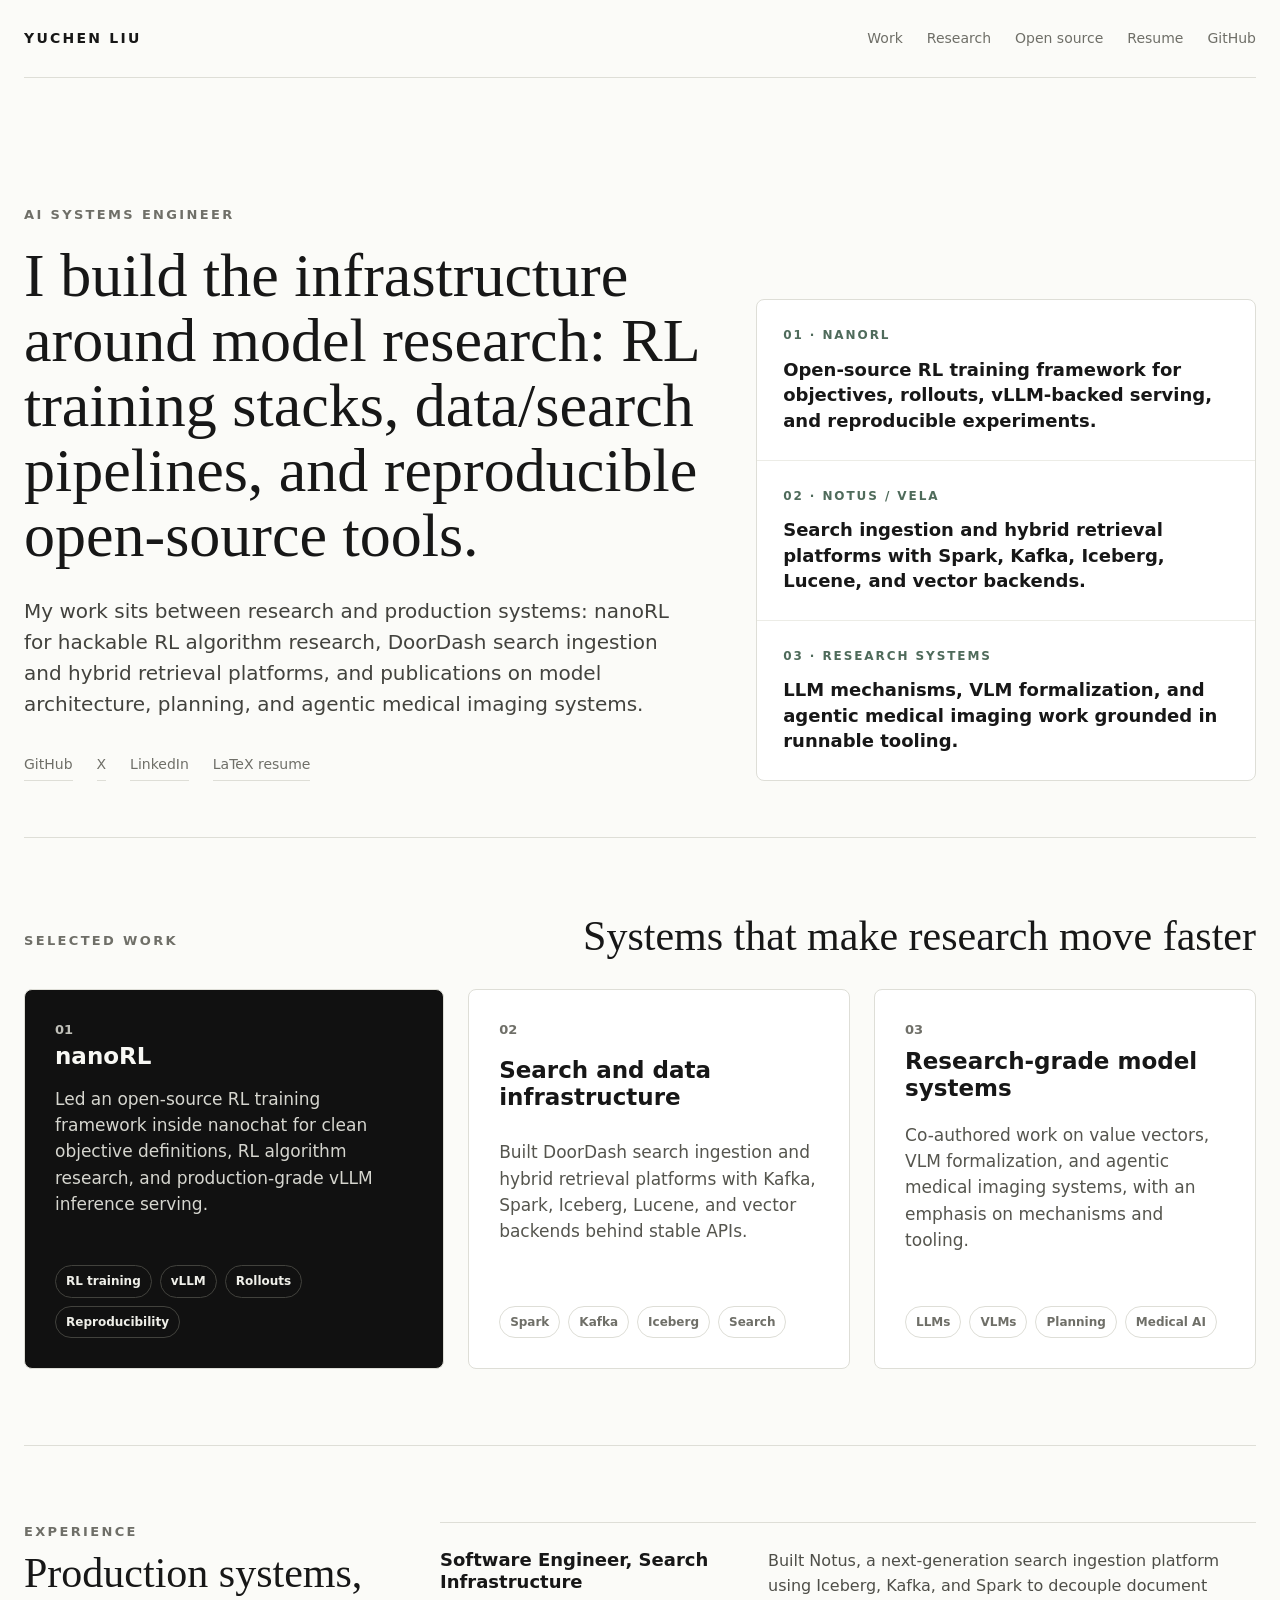
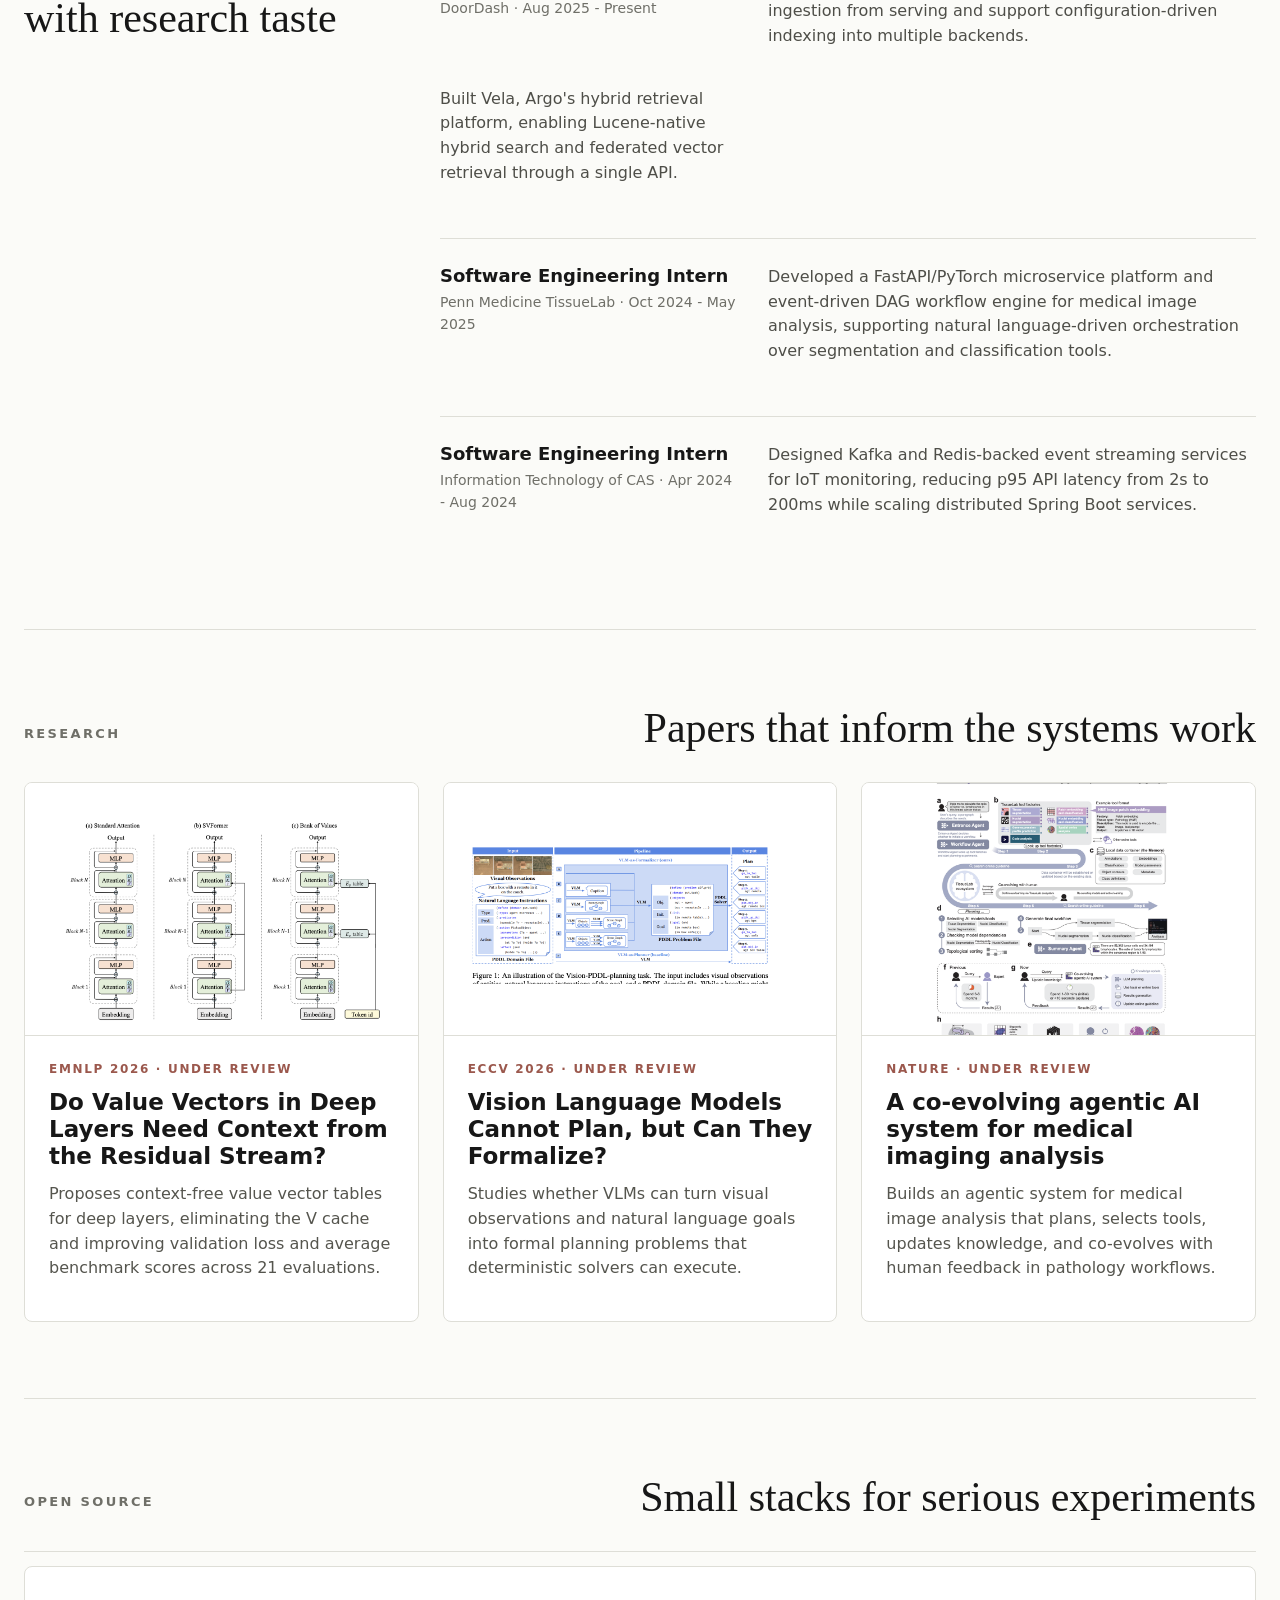
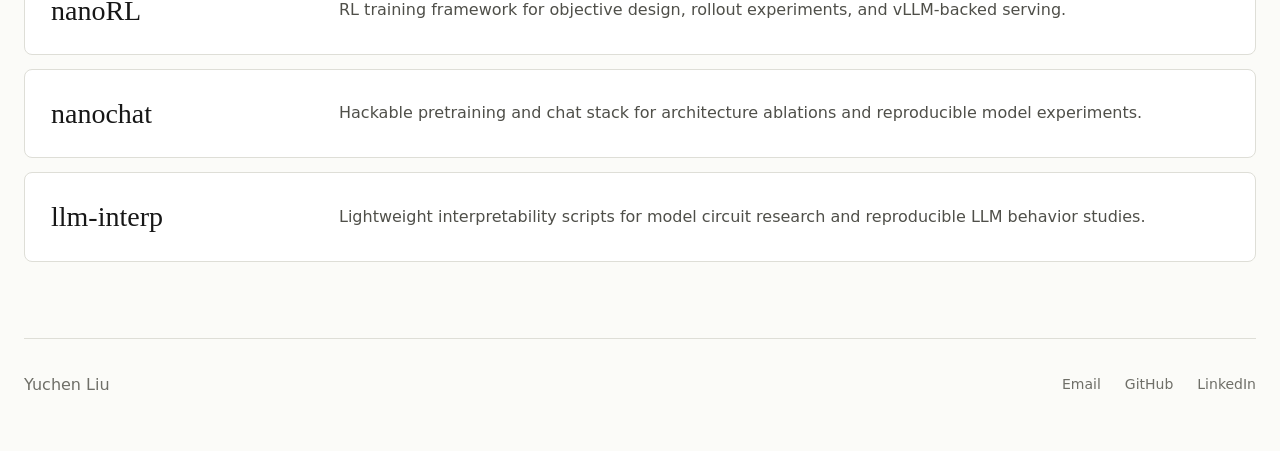
==== index.html @ b993c114 "Initial personal site and tailored resume" ====
<!doctype html>
<html lang="en">
  <head>
    <meta charset="utf-8">
    <meta name="viewport" content="width=device-width, initial-scale=1">
    <title>Yuchen Liu</title>
    <meta
      name="description"
      content="Yuchen Liu builds RL training infrastructure, data/search systems, and research-grade open-source tools."
    >
    <link rel="stylesheet" href="styles.css">
  </head>
  <body>
    <header class="site-header">
      <a class="wordmark" href="#top" aria-label="Yuchen Liu home">Yuchen Liu</a>
      <nav class="top-nav" aria-label="Primary navigation">
        <a href="#work">Work</a>
        <a href="#research">Research</a>
        <a href="#open-source">Open source</a>
        <a href="resume/yuchen-liu-resume.pdf">Resume</a>
        <a href="https://github.com/Upcccccc">GitHub</a>
      </nav>
    </header>

    <main id="top">
      <section class="hero" aria-labelledby="hero-title">
        <div class="hero-copy">
          <p class="eyebrow">AI systems engineer</p>
          <h1 id="hero-title">
            I build the infrastructure around model research: RL training stacks,
            data/search pipelines, and reproducible open-source tools.
          </h1>
          <p class="hero-text">
            My work sits between research and production systems: nanoRL for
            hackable RL algorithm research, DoorDash search ingestion and hybrid
            retrieval platforms, and publications on model architecture, planning,
            and agentic medical imaging systems.
          </p>
          <div class="hero-links" aria-label="Profile links">
            <a href="https://github.com/Upcccccc">GitHub</a>
            <a href="https://x.com/YuchenL52766559">X</a>
            <a href="https://www.linkedin.com/in/liuyuche/">LinkedIn</a>
            <a href="resume/yuchen-liu-resume.tex">LaTeX resume</a>
          </div>
        </div>

        <div class="fit-panel" aria-label="Selected alignment">
          <div class="fit-row">
            <span class="fit-kicker">01 · nanoRL</span>
            <strong>Open-source RL training framework for objectives, rollouts, vLLM-backed serving, and reproducible experiments.</strong>
          </div>
          <div class="fit-row">
            <span class="fit-kicker">02 · Notus / Vela</span>
            <strong>Search ingestion and hybrid retrieval platforms with Spark, Kafka, Iceberg, Lucene, and vector backends.</strong>
          </div>
          <div class="fit-row">
            <span class="fit-kicker">03 · Research systems</span>
            <strong>LLM mechanisms, VLM formalization, and agentic medical imaging work grounded in runnable tooling.</strong>
          </div>
        </div>
      </section>

      <section class="section" id="work" aria-labelledby="work-title">
        <div class="section-heading">
          <p class="eyebrow">Selected work</p>
          <h2 id="work-title">Systems that make research move faster</h2>
        </div>

        <div class="feature-grid">
          <a class="feature-card primary" href="https://github.com/RiddleHe/nanochat">
            <span class="card-index">01</span>
            <h3>nanoRL</h3>
            <p>
              Led an open-source RL training framework inside nanochat for clean
              objective definitions, RL algorithm research, and production-grade
              vLLM inference serving.
            </p>
            <ul class="tag-list" aria-label="nanoRL keywords">
              <li>RL training</li>
              <li>vLLM</li>
              <li>Rollouts</li>
              <li>Reproducibility</li>
            </ul>
          </a>

          <a class="feature-card" href="#experience">
            <span class="card-index">02</span>
            <h3>Search and data infrastructure</h3>
            <p>
              Built DoorDash search ingestion and hybrid retrieval platforms with
              Kafka, Spark, Iceberg, Lucene, and vector backends behind stable APIs.
            </p>
            <ul class="tag-list" aria-label="Data infrastructure keywords">
              <li>Spark</li>
              <li>Kafka</li>
              <li>Iceberg</li>
              <li>Search</li>
            </ul>
          </a>

          <a class="feature-card" href="#research">
            <span class="card-index">03</span>
            <h3>Research-grade model systems</h3>
            <p>
              Co-authored work on value vectors, VLM formalization, and agentic
              medical imaging systems, with an emphasis on mechanisms and tooling.
            </p>
            <ul class="tag-list" aria-label="Research keywords">
              <li>LLMs</li>
              <li>VLMs</li>
              <li>Planning</li>
              <li>Medical AI</li>
            </ul>
          </a>
        </div>
      </section>

      <section class="section split-section" id="experience" aria-labelledby="experience-title">
        <div class="section-heading sticky-heading">
          <p class="eyebrow">Experience</p>
          <h2 id="experience-title">Production systems, with research taste</h2>
        </div>

        <div class="timeline">
          <article class="timeline-item">
            <div>
              <h3>Software Engineer, Search Infrastructure</h3>
              <p>DoorDash · Aug 2025 - Present</p>
            </div>
            <p>
              Built Notus, a next-generation search ingestion platform using
              Iceberg, Kafka, and Spark to decouple document ingestion from
              serving and support configuration-driven indexing into multiple
              backends.
            </p>
            <p>
              Built Vela, Argo's hybrid retrieval platform, enabling Lucene-native
              hybrid search and federated vector retrieval through a single API.
            </p>
          </article>

          <article class="timeline-item">
            <div>
              <h3>Software Engineering Intern</h3>
              <p>Penn Medicine TissueLab · Oct 2024 - May 2025</p>
            </div>
            <p>
              Developed a FastAPI/PyTorch microservice platform and event-driven
              DAG workflow engine for medical image analysis, supporting natural
              language-driven orchestration over segmentation and classification
              tools.
            </p>
          </article>

          <article class="timeline-item">
            <div>
              <h3>Software Engineering Intern</h3>
              <p>Information Technology of CAS · Apr 2024 - Aug 2024</p>
            </div>
            <p>
              Designed Kafka and Redis-backed event streaming services for IoT
              monitoring, reducing p95 API latency from 2s to 200ms while scaling
              distributed Spring Boot services.
            </p>
          </article>
        </div>
      </section>

      <section class="section" id="research" aria-labelledby="research-title">
        <div class="section-heading">
          <p class="eyebrow">Research</p>
          <h2 id="research-title">Papers that inform the systems work</h2>
        </div>

        <div class="paper-grid">
          <a class="paper-card" href="https://arxiv.org/abs/2606.02780">
            <img src="assets/images/bank-of-values.png" alt="Bank of Values architecture figure">
            <div class="paper-body">
              <p class="paper-meta">EMNLP 2026 · Under review</p>
              <h3>Do Value Vectors in Deep Layers Need Context from the Residual Stream?</h3>
              <p>
                Proposes context-free value vector tables for deep layers,
                eliminating the V cache and improving validation loss and average
                benchmark scores across 21 evaluations.
              </p>
            </div>
          </a>

          <a class="paper-card" href="https://arxiv.org/abs/2509.21576">
            <img src="assets/images/vlm-formalize.png" alt="Vision-PDDL planning task pipeline">
            <div class="paper-body">
              <p class="paper-meta">ECCV 2026 · Under review</p>
              <h3>Vision Language Models Cannot Plan, but Can They Formalize?</h3>
              <p>
                Studies whether VLMs can turn visual observations and natural
                language goals into formal planning problems that deterministic
                solvers can execute.
              </p>
            </div>
          </a>

          <a class="paper-card" href="https://arxiv.org/abs/2509.20279">
            <img src="assets/images/tissuelab-agentic.png" alt="Agentic medical imaging workflow diagram">
            <div class="paper-body">
              <p class="paper-meta">Nature · Under review</p>
              <h3>A co-evolving agentic AI system for medical imaging analysis</h3>
              <p>
                Builds an agentic system for medical image analysis that plans,
                selects tools, updates knowledge, and co-evolves with human
                feedback in pathology workflows.
              </p>
            </div>
          </a>
        </div>
      </section>

      <section class="section" id="open-source" aria-labelledby="oss-title">
        <div class="section-heading">
          <p class="eyebrow">Open source</p>
          <h2 id="oss-title">Small stacks for serious experiments</h2>
        </div>

        <div class="repo-list">
          <a class="repo-row" href="https://github.com/RiddleHe/nanochat">
            <span>nanoRL</span>
            <p>RL training framework for objective design, rollout experiments, and vLLM-backed serving.</p>
          </a>
          <a class="repo-row" href="https://github.com/RiddleHe/nanochat">
            <span>nanochat</span>
            <p>Hackable pretraining and chat stack for architecture ablations and reproducible model experiments.</p>
          </a>
          <a class="repo-row" href="https://github.com/RiddleHe/llm-interp">
            <span>llm-interp</span>
            <p>Lightweight interpretability scripts for model circuit research and reproducible LLM behavior studies.</p>
          </a>
        </div>
      </section>
    </main>

    <footer class="site-footer">
      <p>Yuchen Liu</p>
      <div>
        <a href="mailto:yql6113@gmail.com">Email</a>
        <a href="https://github.com/Upcccccc">GitHub</a>
        <a href="https://www.linkedin.com/in/liuyuche/">LinkedIn</a>
      </div>
    </footer>

    <script src="script.js"></script>
  </body>
</html>
---- styles.css ----
:root {
  color-scheme: light;
  --bg: #fbfbf8;
  --panel: #ffffff;
  --ink: #171717;
  --muted: #6f6f68;
  --line: #deded7;
  --soft-line: #ecece6;
  --blue: #305f7a;
  --green: #4f6b5b;
  --red: #9b584d;
  --shadow: 0 18px 38px rgba(20, 20, 20, 0.08);
}

* {
  box-sizing: border-box;
}

html {
  scroll-behavior: smooth;
}

body {
  margin: 0;
  background: var(--bg);
  color: var(--ink);
  font-family: Inter, ui-sans-serif, system-ui, -apple-system, BlinkMacSystemFont, "Segoe UI", sans-serif;
  font-size: 16px;
  line-height: 1.55;
  letter-spacing: 0;
}

a {
  color: inherit;
  text-decoration: none;
}

img {
  display: block;
  max-width: 100%;
}

.site-header,
.site-footer,
main {
  width: min(1480px, calc(100% - 48px));
  margin: 0 auto;
}

.site-header {
  position: sticky;
  top: 0;
  z-index: 20;
  display: flex;
  align-items: center;
  justify-content: space-between;
  min-height: 78px;
  border-bottom: 1px solid var(--line);
  background: rgba(251, 251, 248, 0.92);
  backdrop-filter: blur(12px);
}

.wordmark {
  font-size: 14px;
  font-weight: 800;
  letter-spacing: 0.16em;
  text-transform: uppercase;
}

.top-nav,
.hero-links,
.site-footer div {
  display: flex;
  align-items: center;
  gap: 24px;
}

.top-nav a,
.hero-links a,
.site-footer a {
  color: var(--muted);
  font-size: 14px;
  transition: color 180ms ease, transform 180ms ease;
}

.top-nav a:hover,
.hero-links a:hover,
.site-footer a:hover {
  color: var(--ink);
  transform: translateY(-1px);
}

.hero {
  display: grid;
  grid-template-columns: minmax(0, 1.15fr) minmax(360px, 0.85fr);
  gap: 56px;
  align-items: end;
  min-height: min(760px, calc(100vh - 78px));
  padding: 66px 0 56px;
  border-bottom: 1px solid var(--line);
}

.eyebrow {
  margin: 0 0 18px;
  color: var(--muted);
  font-size: 13px;
  font-weight: 700;
  letter-spacing: 0.18em;
  text-transform: uppercase;
}

h1,
h2,
h3,
p {
  margin-top: 0;
}

h1,
h2 {
  font-family: Georgia, "Times New Roman", serif;
  font-weight: 500;
  letter-spacing: 0;
}

h1 {
  max-width: 980px;
  margin-bottom: 28px;
  font-size: 62px;
  line-height: 1.05;
}

h2 {
  margin-bottom: 0;
  font-size: 42px;
  line-height: 1.08;
}

h3 {
  margin-bottom: 12px;
  font-size: 23px;
  line-height: 1.18;
  letter-spacing: 0;
}

.hero-text {
  max-width: 830px;
  margin-bottom: 34px;
  color: #42423d;
  font-size: 20px;
  line-height: 1.55;
}

.hero-links {
  flex-wrap: wrap;
}

.hero-links a {
  padding-bottom: 4px;
  border-bottom: 1px solid var(--line);
}

.fit-panel {
  display: grid;
  gap: 0;
  border: 1px solid var(--line);
  border-radius: 8px;
  background: var(--panel);
  overflow: hidden;
}

.fit-row {
  padding: 26px;
  border-bottom: 1px solid var(--soft-line);
  transition: background 180ms ease, transform 180ms ease;
}

.fit-row:last-child {
  border-bottom: 0;
}

.fit-row:hover {
  background: #f4f6f3;
  transform: translateY(-2px);
}

.fit-kicker {
  display: block;
  margin-bottom: 12px;
  color: var(--green);
  font-size: 12px;
  font-weight: 800;
  letter-spacing: 0.16em;
  text-transform: uppercase;
}

.fit-row strong {
  display: block;
  max-width: 520px;
  font-size: 18px;
  line-height: 1.42;
}

.section {
  padding: 76px 0;
  border-bottom: 1px solid var(--line);
}

.section-heading {
  display: flex;
  align-items: end;
  justify-content: space-between;
  gap: 32px;
  margin-bottom: 30px;
}

.section-heading .eyebrow {
  min-width: 170px;
  margin-bottom: 8px;
}

.feature-grid {
  display: grid;
  grid-template-columns: 1.1fr 1fr 1fr;
  gap: 24px;
}

.feature-card,
.paper-card,
.repo-row {
  border: 1px solid var(--line);
  border-radius: 8px;
  background: var(--panel);
  transition: transform 190ms ease, box-shadow 190ms ease, border-color 190ms ease;
}

.feature-card:hover,
.paper-card:hover,
.repo-row:hover {
  border-color: #c7c7bf;
  box-shadow: var(--shadow);
  transform: perspective(900px) rotateX(var(--tilt-x, 0deg)) rotateY(var(--tilt-y, 0deg)) translateY(-7px);
}

.feature-card {
  min-height: 380px;
  display: flex;
  flex-direction: column;
  justify-content: space-between;
  padding: 30px;
}

.feature-card.primary {
  background: #111111;
  color: #f8f8f4;
}

.feature-card p {
  color: #55554e;
  font-size: 17px;
}

.feature-card.primary p {
  color: #d6d6cf;
}

.card-index {
  color: var(--muted);
  font-size: 13px;
  font-weight: 700;
}

.feature-card.primary .card-index {
  color: #bfbfb8;
}

.tag-list {
  display: flex;
  flex-wrap: wrap;
  gap: 8px;
  padding: 0;
  margin: 28px 0 0;
  list-style: none;
}

.tag-list li {
  border: 1px solid var(--line);
  border-radius: 999px;
  padding: 6px 10px;
  color: var(--muted);
  font-size: 12px;
  font-weight: 700;
}

.primary .tag-list li {
  border-color: #42423d;
  color: #efefe9;
}

.split-section {
  display: grid;
  grid-template-columns: 360px minmax(0, 1fr);
  gap: 56px;
  align-items: start;
}

.split-section .section-heading {
  display: block;
  margin-bottom: 0;
}

.sticky-heading {
  position: sticky;
  top: 112px;
}

.timeline {
  display: grid;
  gap: 16px;
}

.timeline-item {
  display: grid;
  grid-template-columns: 300px minmax(0, 1fr);
  gap: 28px;
  padding: 26px 0;
  border-top: 1px solid var(--line);
}

.timeline-item h3 {
  margin-bottom: 6px;
  font-size: 18px;
}

.timeline-item p {
  margin-bottom: 10px;
  color: #4e4e48;
}

.timeline-item div p {
  color: var(--muted);
  font-size: 14px;
}

.paper-grid {
  display: grid;
  grid-template-columns: repeat(3, minmax(0, 1fr));
  gap: 24px;
}

.paper-card {
  overflow: hidden;
}

.paper-card img {
  width: 100%;
  aspect-ratio: 1.55;
  object-fit: cover;
  background: #fff;
  border-bottom: 1px solid var(--line);
}

.paper-body {
  padding: 24px;
}

.paper-meta {
  margin-bottom: 10px;
  color: var(--red);
  font-size: 12px;
  font-weight: 800;
  letter-spacing: 0.14em;
  text-transform: uppercase;
}

.paper-body p:last-child {
  color: #55554e;
}

.repo-list {
  border-top: 1px solid var(--line);
}

.repo-row {
  display: grid;
  grid-template-columns: 260px minmax(0, 1fr);
  gap: 28px;
  align-items: center;
  margin-top: 14px;
  padding: 22px 26px;
}

.repo-row span {
  font-family: Georgia, "Times New Roman", serif;
  font-size: 28px;
}

.repo-row p {
  margin-bottom: 0;
  color: #4f4f49;
}

.site-footer {
  display: flex;
  justify-content: space-between;
  gap: 28px;
  padding: 34px 0 54px;
}

.site-footer p {
  margin-bottom: 0;
  color: var(--muted);
}

@media (max-width: 1080px) {
  .hero,
  .split-section {
    grid-template-columns: 1fr;
  }

  .hero {
    min-height: auto;
  }

  h1 {
    font-size: 48px;
  }

  .feature-grid,
  .paper-grid {
    grid-template-columns: 1fr;
  }

  .feature-card {
    min-height: 300px;
  }

  .sticky-heading {
    position: static;
  }
}

@media (max-width: 760px) {
  .site-header,
  .site-footer,
  main {
    width: min(100% - 28px, 1480px);
  }

  .site-header {
    align-items: flex-start;
    flex-direction: column;
    justify-content: center;
    gap: 14px;
    min-height: 116px;
  }

  .top-nav,
  .hero-links,
  .site-footer div {
    gap: 14px;
    flex-wrap: wrap;
  }

  .top-nav a {
    font-size: 13px;
  }

  .hero {
    padding: 38px 0 38px;
  }

  h1 {
    font-size: 33px;
  }

  h2 {
    font-size: 31px;
  }

  .hero-text {
    font-size: 16px;
  }

  .section {
    padding: 50px 0;
  }

  .section-heading {
    display: block;
  }

  .timeline-item,
  .repo-row {
    grid-template-columns: 1fr;
    gap: 10px;
  }

  .fit-row,
  .feature-card,
  .paper-body,
  .repo-row {
    padding: 20px;
  }

  .site-footer {
    flex-direction: column;
  }
}
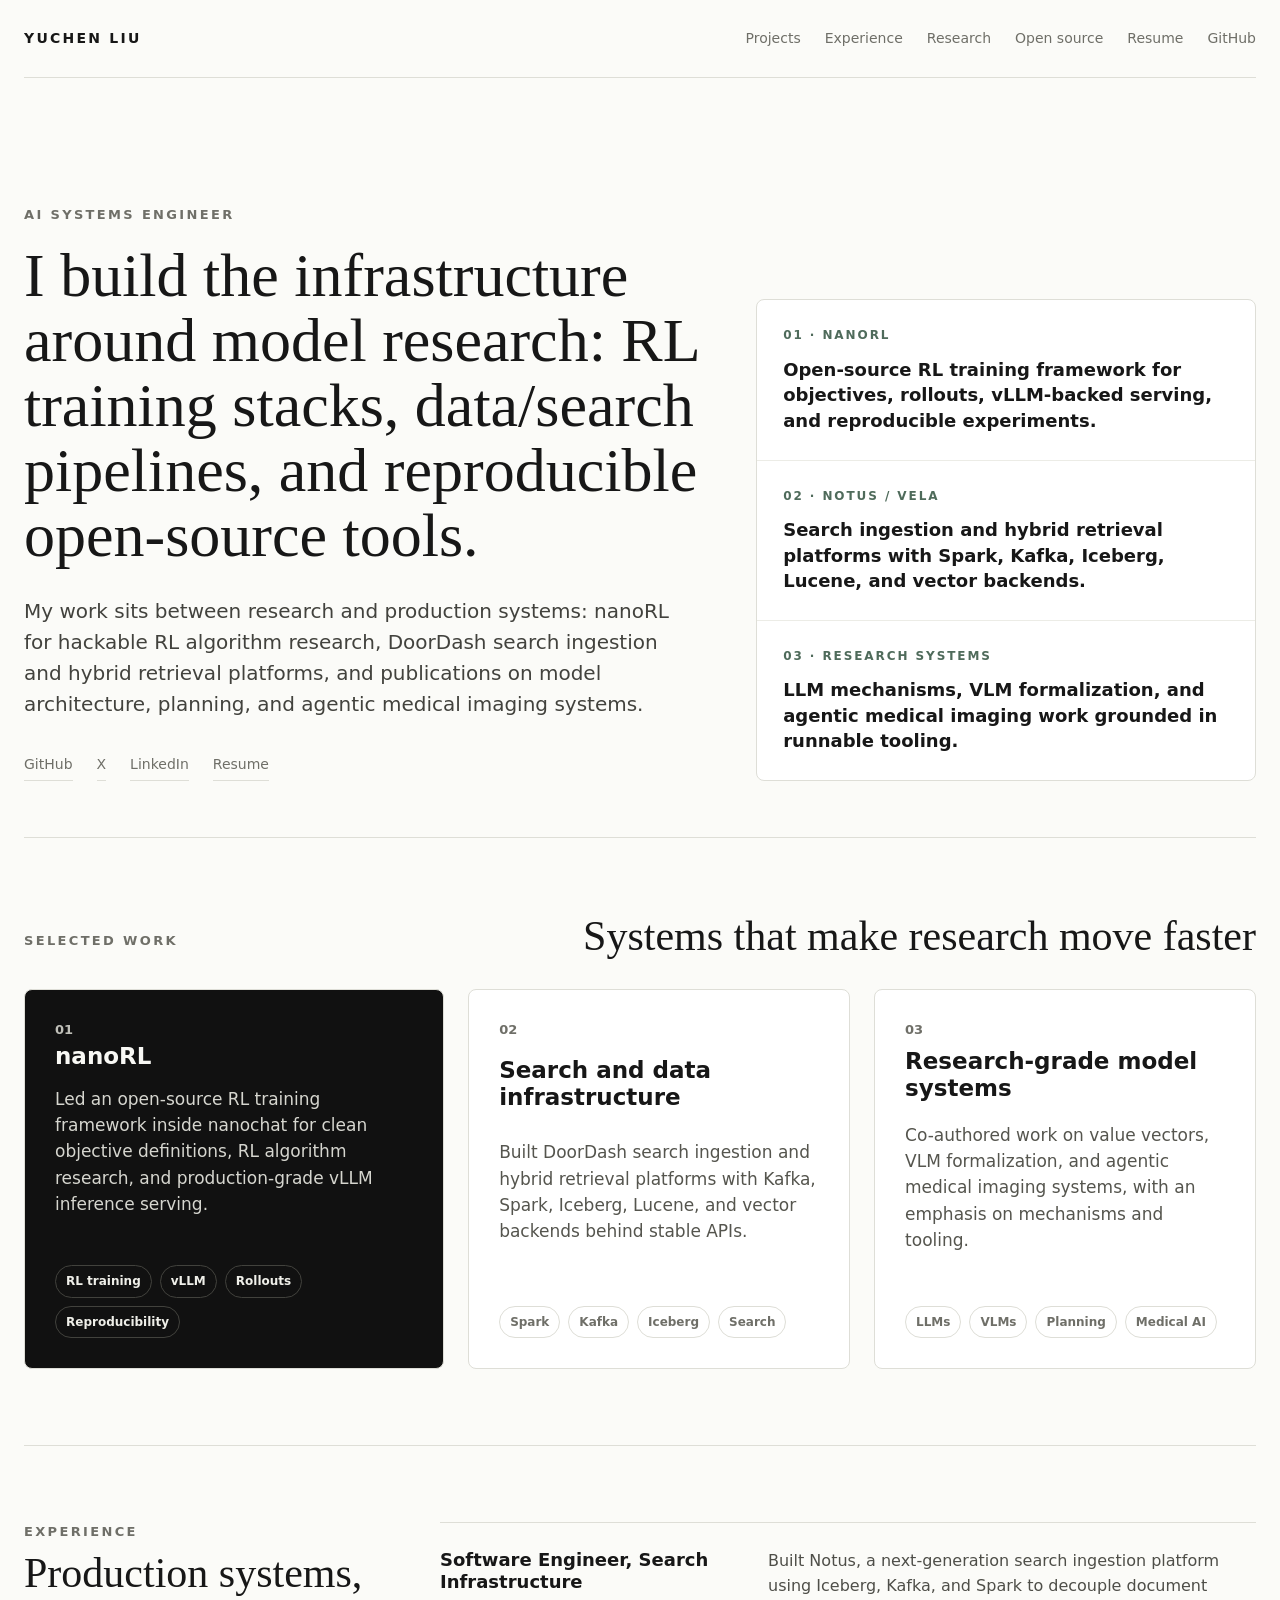
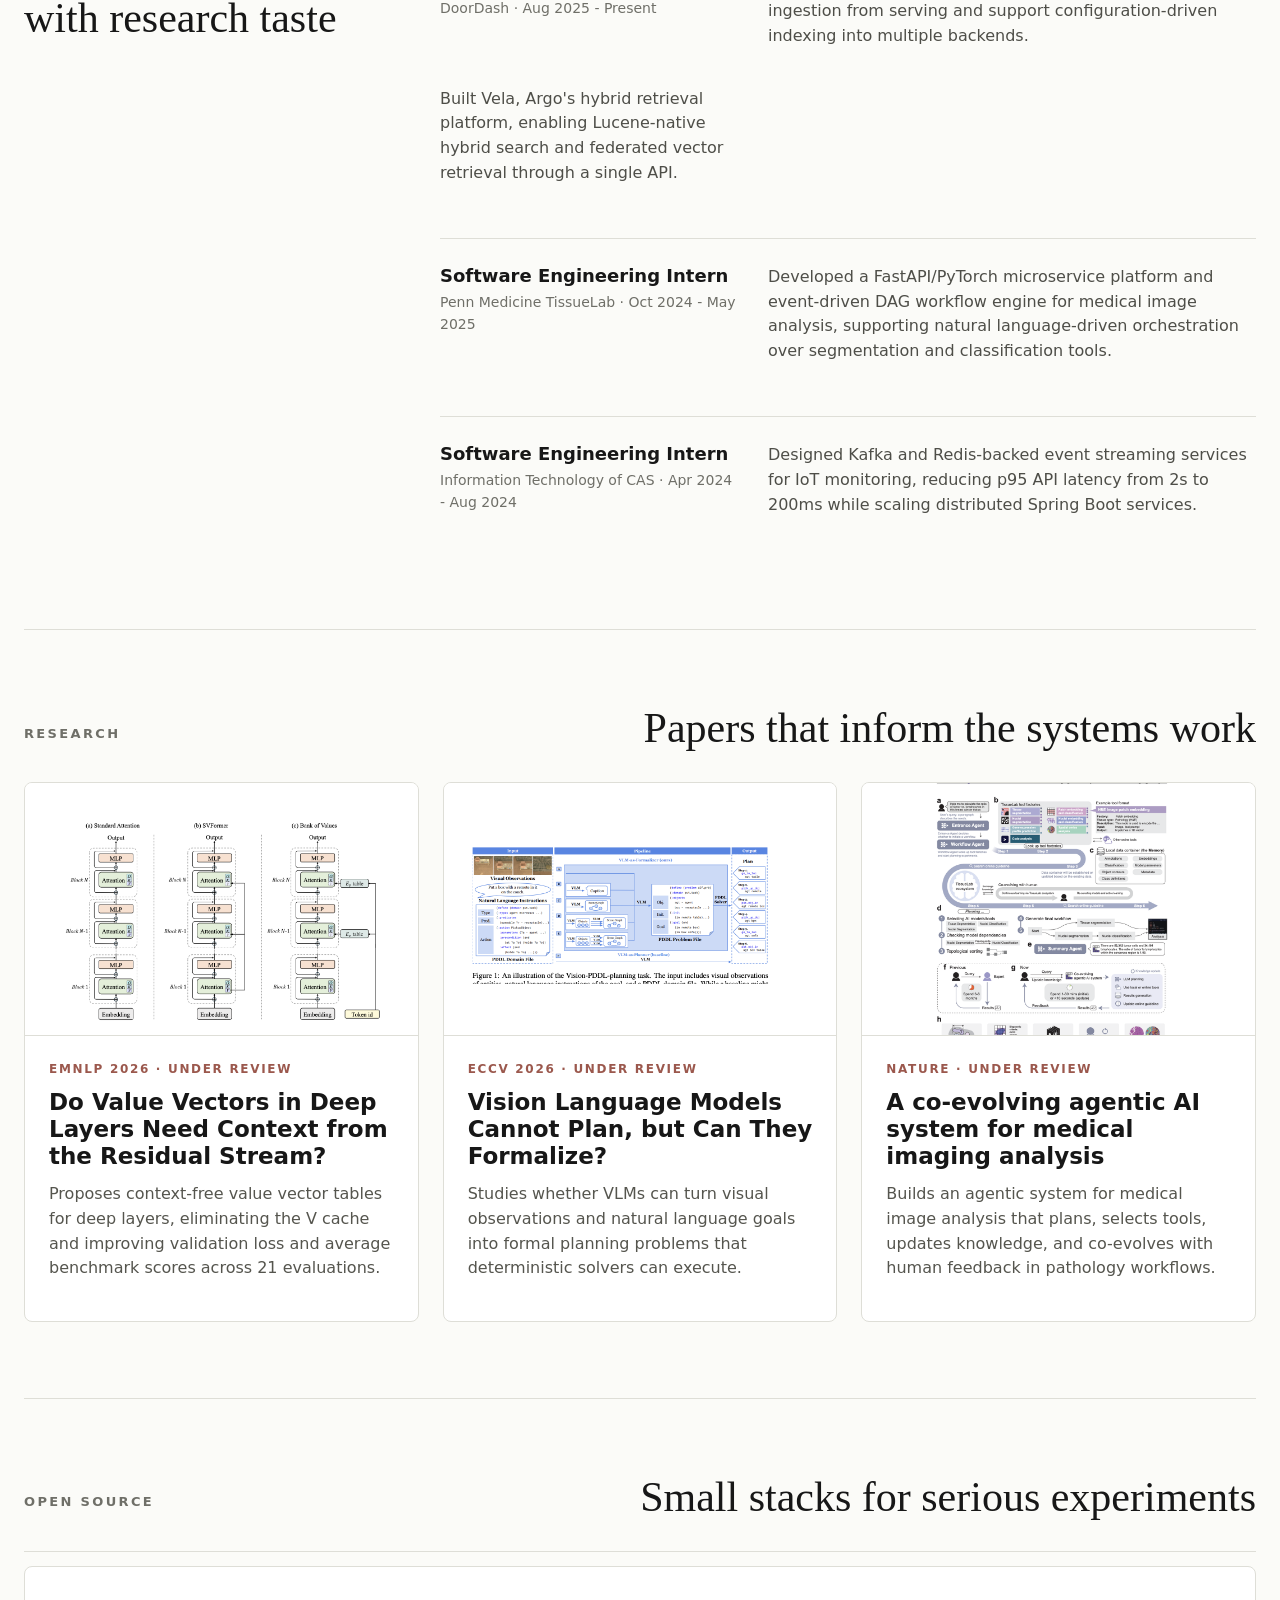
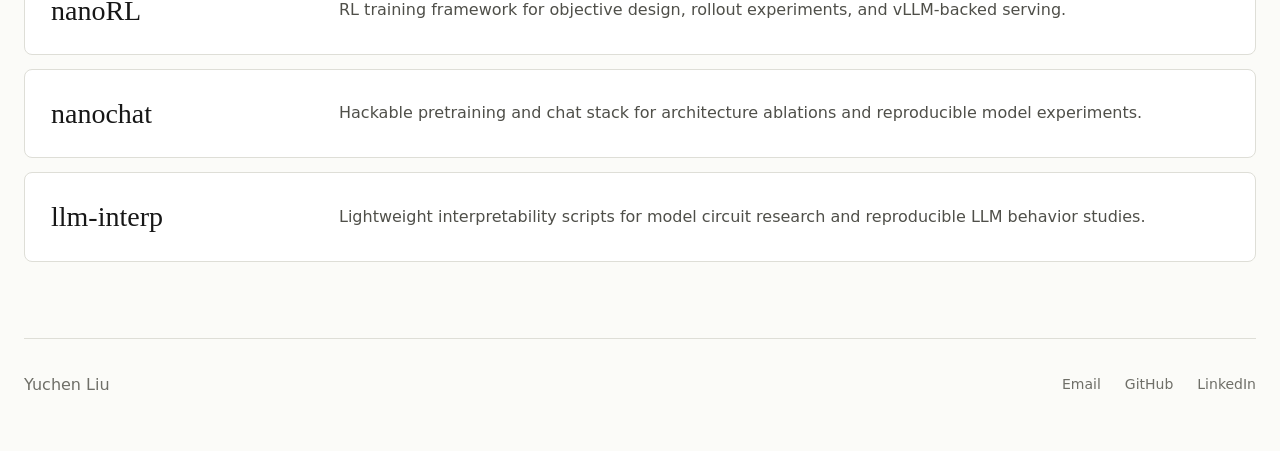
==== commit ef791357: "Polish resume and navigation" ====
--- a/index.html
+++ b/index.html
@@ -14,7 +14,8 @@
     <header class="site-header">
       <a class="wordmark" href="#top" aria-label="Yuchen Liu home">Yuchen Liu</a>
       <nav class="top-nav" aria-label="Primary navigation">
-        <a href="#work">Work</a>
+        <a href="#work">Projects</a>
+        <a href="#experience">Experience</a>
         <a href="#research">Research</a>
         <a href="#open-source">Open source</a>
         <a href="resume/yuchen-liu-resume.pdf">Resume</a>
@@ -40,7 +41,7 @@
             <a href="https://github.com/Upcccccc">GitHub</a>
             <a href="https://x.com/YuchenL52766559">X</a>
             <a href="https://www.linkedin.com/in/liuyuche/">LinkedIn</a>
-            <a href="resume/yuchen-liu-resume.tex">LaTeX resume</a>
+            <a href="resume/yuchen-liu-resume.pdf">Resume</a>
           </div>
         </div>
 
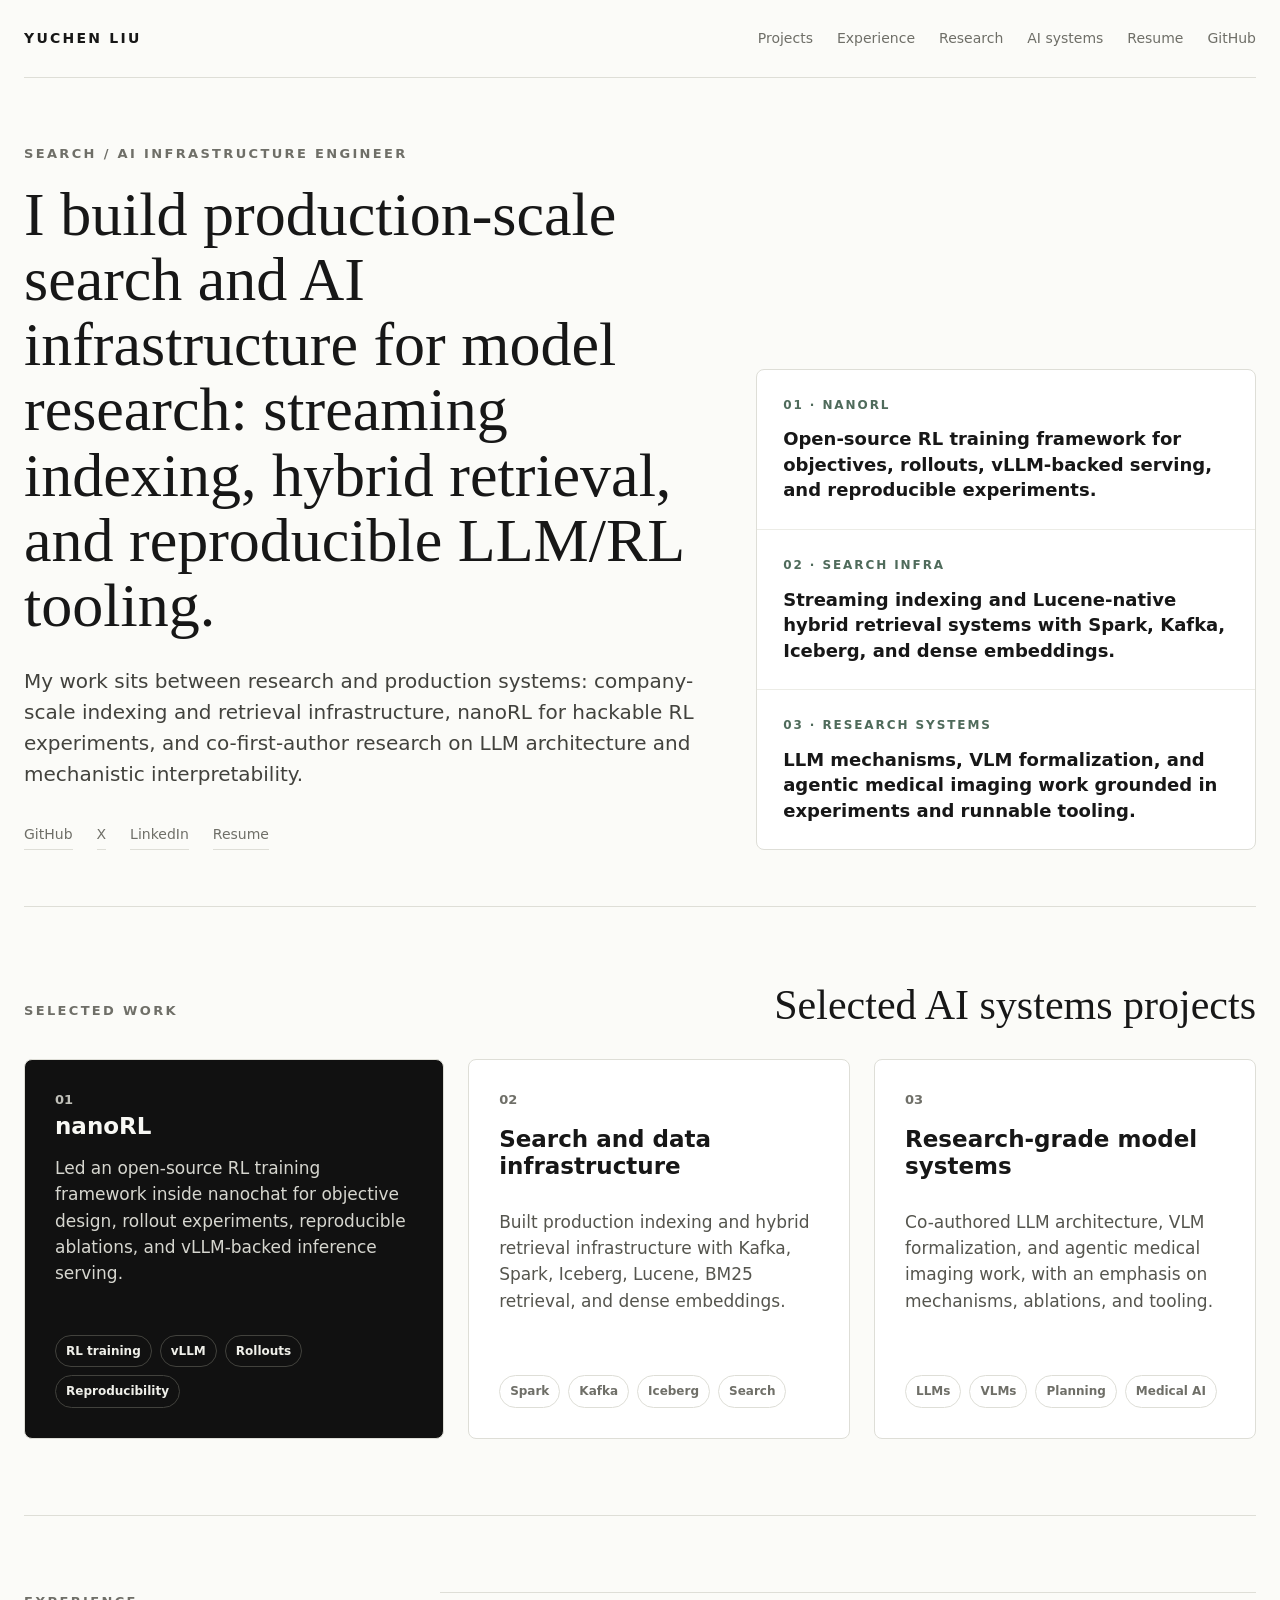
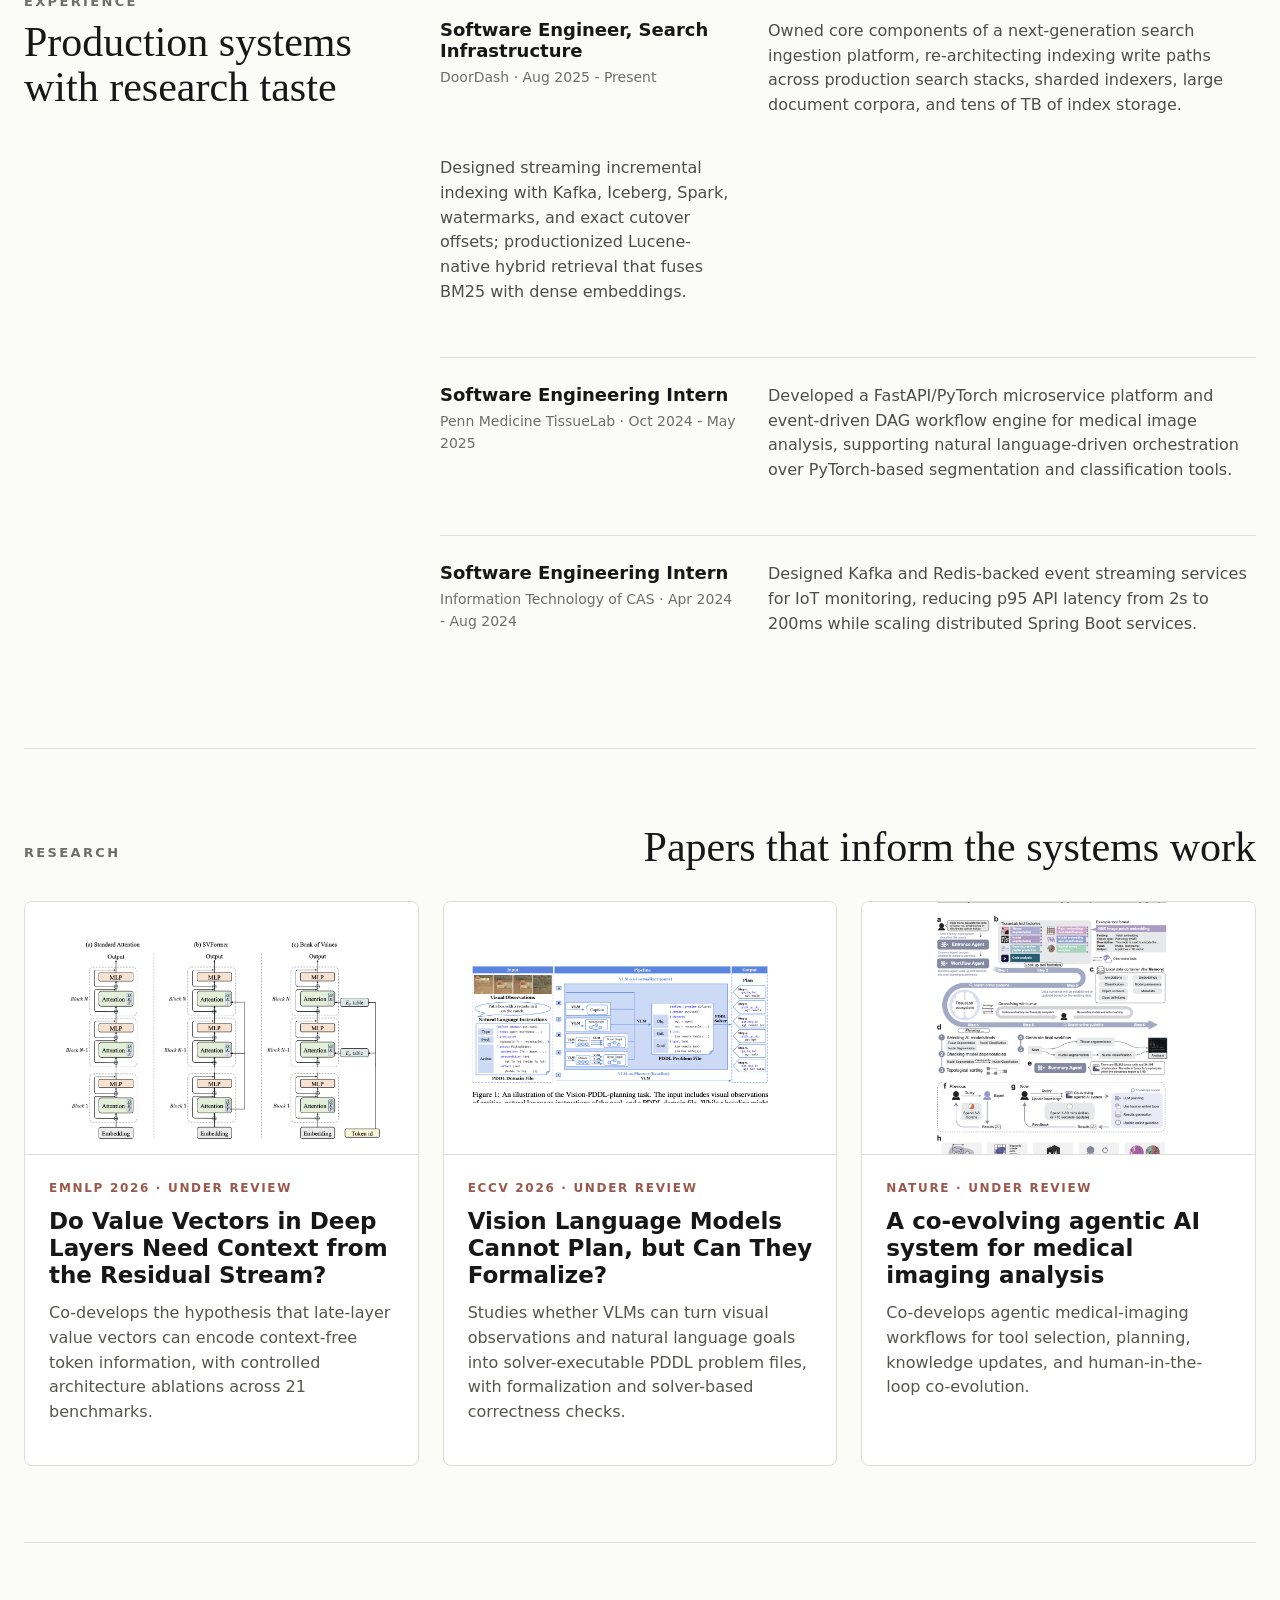
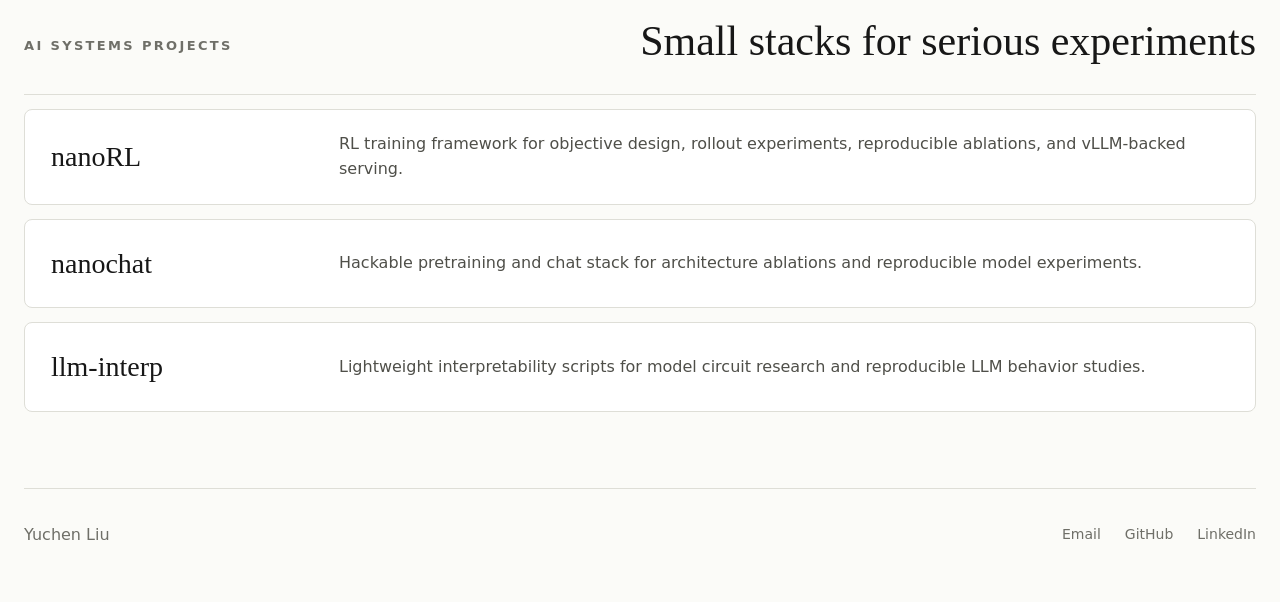
==== commit b8802171: "Reposition resume for research engineer roles" ====
--- a/index.html
+++ b/index.html
@@ -6,7 +6,7 @@
     <title>Yuchen Liu</title>
     <meta
       name="description"
-      content="Yuchen Liu builds RL training infrastructure, data/search systems, and research-grade open-source tools."
+      content="Yuchen Liu builds production-scale search and AI infrastructure, hybrid retrieval systems, and research-grade LLM tooling."
     >
     <link rel="stylesheet" href="styles.css">
   </head>
@@ -17,8 +17,8 @@
         <a href="#work">Projects</a>
         <a href="#experience">Experience</a>
         <a href="#research">Research</a>
-        <a href="#open-source">Open source</a>
-        <a href="resume/yuchen-liu-resume.pdf">Resume</a>
+        <a href="#open-source">AI systems</a>
+        <a href="resume/">Resume</a>
         <a href="https://github.com/Upcccccc">GitHub</a>
       </nav>
     </header>
@@ -26,22 +26,23 @@
     <main id="top">
       <section class="hero" aria-labelledby="hero-title">
         <div class="hero-copy">
-          <p class="eyebrow">AI systems engineer</p>
+          <p class="eyebrow">Search / AI infrastructure engineer</p>
           <h1 id="hero-title">
-            I build the infrastructure around model research: RL training stacks,
-            data/search pipelines, and reproducible open-source tools.
+            I build production-scale search and AI infrastructure for model
+            research: streaming indexing, hybrid retrieval, and reproducible
+            LLM/RL tooling.
           </h1>
           <p class="hero-text">
-            My work sits between research and production systems: nanoRL for
-            hackable RL algorithm research, DoorDash search ingestion and hybrid
-            retrieval platforms, and publications on model architecture, planning,
-            and agentic medical imaging systems.
+            My work sits between research and production systems: company-scale
+            indexing and retrieval infrastructure, nanoRL for hackable RL
+            experiments, and co-first-author research on LLM architecture and
+            mechanistic interpretability.
           </p>
           <div class="hero-links" aria-label="Profile links">
             <a href="https://github.com/Upcccccc">GitHub</a>
             <a href="https://x.com/YuchenL52766559">X</a>
             <a href="https://www.linkedin.com/in/liuyuche/">LinkedIn</a>
-            <a href="resume/yuchen-liu-resume.pdf">Resume</a>
+            <a href="resume/">Resume</a>
           </div>
         </div>
 
@@ -51,12 +52,12 @@
             <strong>Open-source RL training framework for objectives, rollouts, vLLM-backed serving, and reproducible experiments.</strong>
           </div>
           <div class="fit-row">
-            <span class="fit-kicker">02 · Notus / Vela</span>
-            <strong>Search ingestion and hybrid retrieval platforms with Spark, Kafka, Iceberg, Lucene, and vector backends.</strong>
+            <span class="fit-kicker">02 · Search infra</span>
+            <strong>Streaming indexing and Lucene-native hybrid retrieval systems with Spark, Kafka, Iceberg, and dense embeddings.</strong>
           </div>
           <div class="fit-row">
             <span class="fit-kicker">03 · Research systems</span>
-            <strong>LLM mechanisms, VLM formalization, and agentic medical imaging work grounded in runnable tooling.</strong>
+            <strong>LLM mechanisms, VLM formalization, and agentic medical imaging work grounded in experiments and runnable tooling.</strong>
           </div>
         </div>
       </section>
@@ -64,7 +65,7 @@
       <section class="section" id="work" aria-labelledby="work-title">
         <div class="section-heading">
           <p class="eyebrow">Selected work</p>
-          <h2 id="work-title">Systems that make research move faster</h2>
+          <h2 id="work-title">Selected AI systems projects</h2>
         </div>
 
         <div class="feature-grid">
@@ -72,9 +73,9 @@
             <span class="card-index">01</span>
             <h3>nanoRL</h3>
             <p>
-              Led an open-source RL training framework inside nanochat for clean
-              objective definitions, RL algorithm research, and production-grade
-              vLLM inference serving.
+              Led an open-source RL training framework inside nanochat for
+              objective design, rollout experiments, reproducible ablations, and
+              vLLM-backed inference serving.
             </p>
             <ul class="tag-list" aria-label="nanoRL keywords">
               <li>RL training</li>
@@ -88,8 +89,8 @@
             <span class="card-index">02</span>
             <h3>Search and data infrastructure</h3>
             <p>
-              Built DoorDash search ingestion and hybrid retrieval platforms with
-              Kafka, Spark, Iceberg, Lucene, and vector backends behind stable APIs.
+              Built production indexing and hybrid retrieval infrastructure with
+              Kafka, Spark, Iceberg, Lucene, BM25 retrieval, and dense embeddings.
             </p>
             <ul class="tag-list" aria-label="Data infrastructure keywords">
               <li>Spark</li>
@@ -103,8 +104,8 @@
             <span class="card-index">03</span>
             <h3>Research-grade model systems</h3>
             <p>
-              Co-authored work on value vectors, VLM formalization, and agentic
-              medical imaging systems, with an emphasis on mechanisms and tooling.
+              Co-authored LLM architecture, VLM formalization, and agentic medical
+              imaging work, with an emphasis on mechanisms, ablations, and tooling.
             </p>
             <ul class="tag-list" aria-label="Research keywords">
               <li>LLMs</li>
@@ -119,7 +120,7 @@
       <section class="section split-section" id="experience" aria-labelledby="experience-title">
         <div class="section-heading sticky-heading">
           <p class="eyebrow">Experience</p>
-          <h2 id="experience-title">Production systems, with research taste</h2>
+          <h2 id="experience-title">Production systems with research taste</h2>
         </div>
 
         <div class="timeline">
@@ -129,14 +130,15 @@
               <p>DoorDash · Aug 2025 - Present</p>
             </div>
             <p>
-              Built Notus, a next-generation search ingestion platform using
-              Iceberg, Kafka, and Spark to decouple document ingestion from
-              serving and support configuration-driven indexing into multiple
-              backends.
-            </p>
-            <p>
-              Built Vela, Argo's hybrid retrieval platform, enabling Lucene-native
-              hybrid search and federated vector retrieval through a single API.
+              Owned core components of a next-generation search ingestion
+              platform, re-architecting indexing write paths across production
+              search stacks, sharded indexers, large document corpora, and tens
+              of TB of index storage.
+            </p>
+            <p>
+              Designed streaming incremental indexing with Kafka, Iceberg, Spark,
+              watermarks, and exact cutover offsets; productionized Lucene-native
+              hybrid retrieval that fuses BM25 with dense embeddings.
             </p>
           </article>
 
@@ -148,8 +150,8 @@
             <p>
               Developed a FastAPI/PyTorch microservice platform and event-driven
               DAG workflow engine for medical image analysis, supporting natural
-              language-driven orchestration over segmentation and classification
-              tools.
+              language-driven orchestration over PyTorch-based segmentation and
+              classification tools.
             </p>
           </article>
 
@@ -180,9 +182,9 @@
               <p class="paper-meta">EMNLP 2026 · Under review</p>
               <h3>Do Value Vectors in Deep Layers Need Context from the Residual Stream?</h3>
               <p>
-                Proposes context-free value vector tables for deep layers,
-                eliminating the V cache and improving validation loss and average
-                benchmark scores across 21 evaluations.
+                Co-develops the hypothesis that late-layer value vectors can
+                encode context-free token information, with controlled
+                architecture ablations across 21 benchmarks.
               </p>
             </div>
           </a>
@@ -194,8 +196,8 @@
               <h3>Vision Language Models Cannot Plan, but Can They Formalize?</h3>
               <p>
                 Studies whether VLMs can turn visual observations and natural
-                language goals into formal planning problems that deterministic
-                solvers can execute.
+                language goals into solver-executable PDDL problem files, with
+                formalization and solver-based correctness checks.
               </p>
             </div>
           </a>
@@ -206,9 +208,8 @@
               <p class="paper-meta">Nature · Under review</p>
               <h3>A co-evolving agentic AI system for medical imaging analysis</h3>
               <p>
-                Builds an agentic system for medical image analysis that plans,
-                selects tools, updates knowledge, and co-evolves with human
-                feedback in pathology workflows.
+                Co-develops agentic medical-imaging workflows for tool selection,
+                planning, knowledge updates, and human-in-the-loop co-evolution.
               </p>
             </div>
           </a>
@@ -217,14 +218,14 @@
 
       <section class="section" id="open-source" aria-labelledby="oss-title">
         <div class="section-heading">
-          <p class="eyebrow">Open source</p>
+          <p class="eyebrow">AI systems projects</p>
           <h2 id="oss-title">Small stacks for serious experiments</h2>
         </div>
 
         <div class="repo-list">
           <a class="repo-row" href="https://github.com/RiddleHe/nanochat">
             <span>nanoRL</span>
-            <p>RL training framework for objective design, rollout experiments, and vLLM-backed serving.</p>
+            <p>RL training framework for objective design, rollout experiments, reproducible ablations, and vLLM-backed serving.</p>
           </a>
           <a class="repo-row" href="https://github.com/RiddleHe/nanochat">
             <span>nanochat</span>
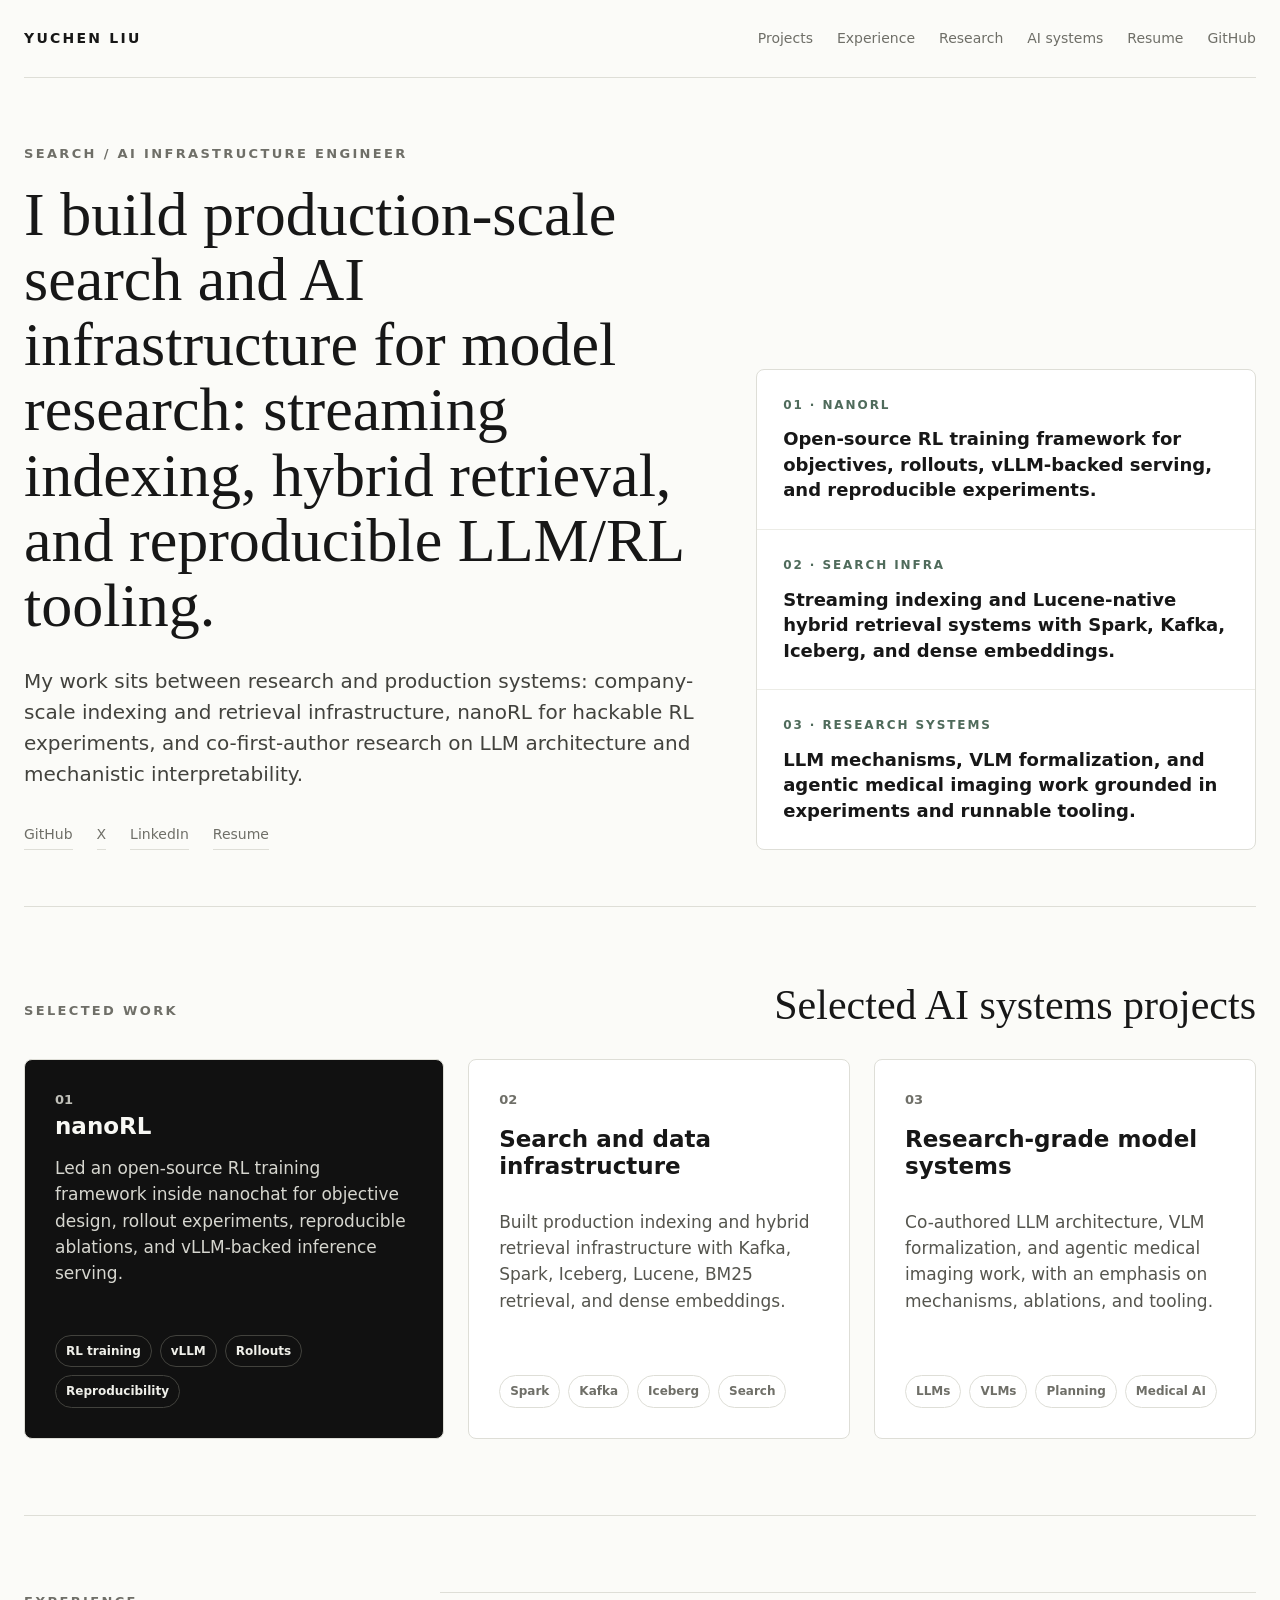
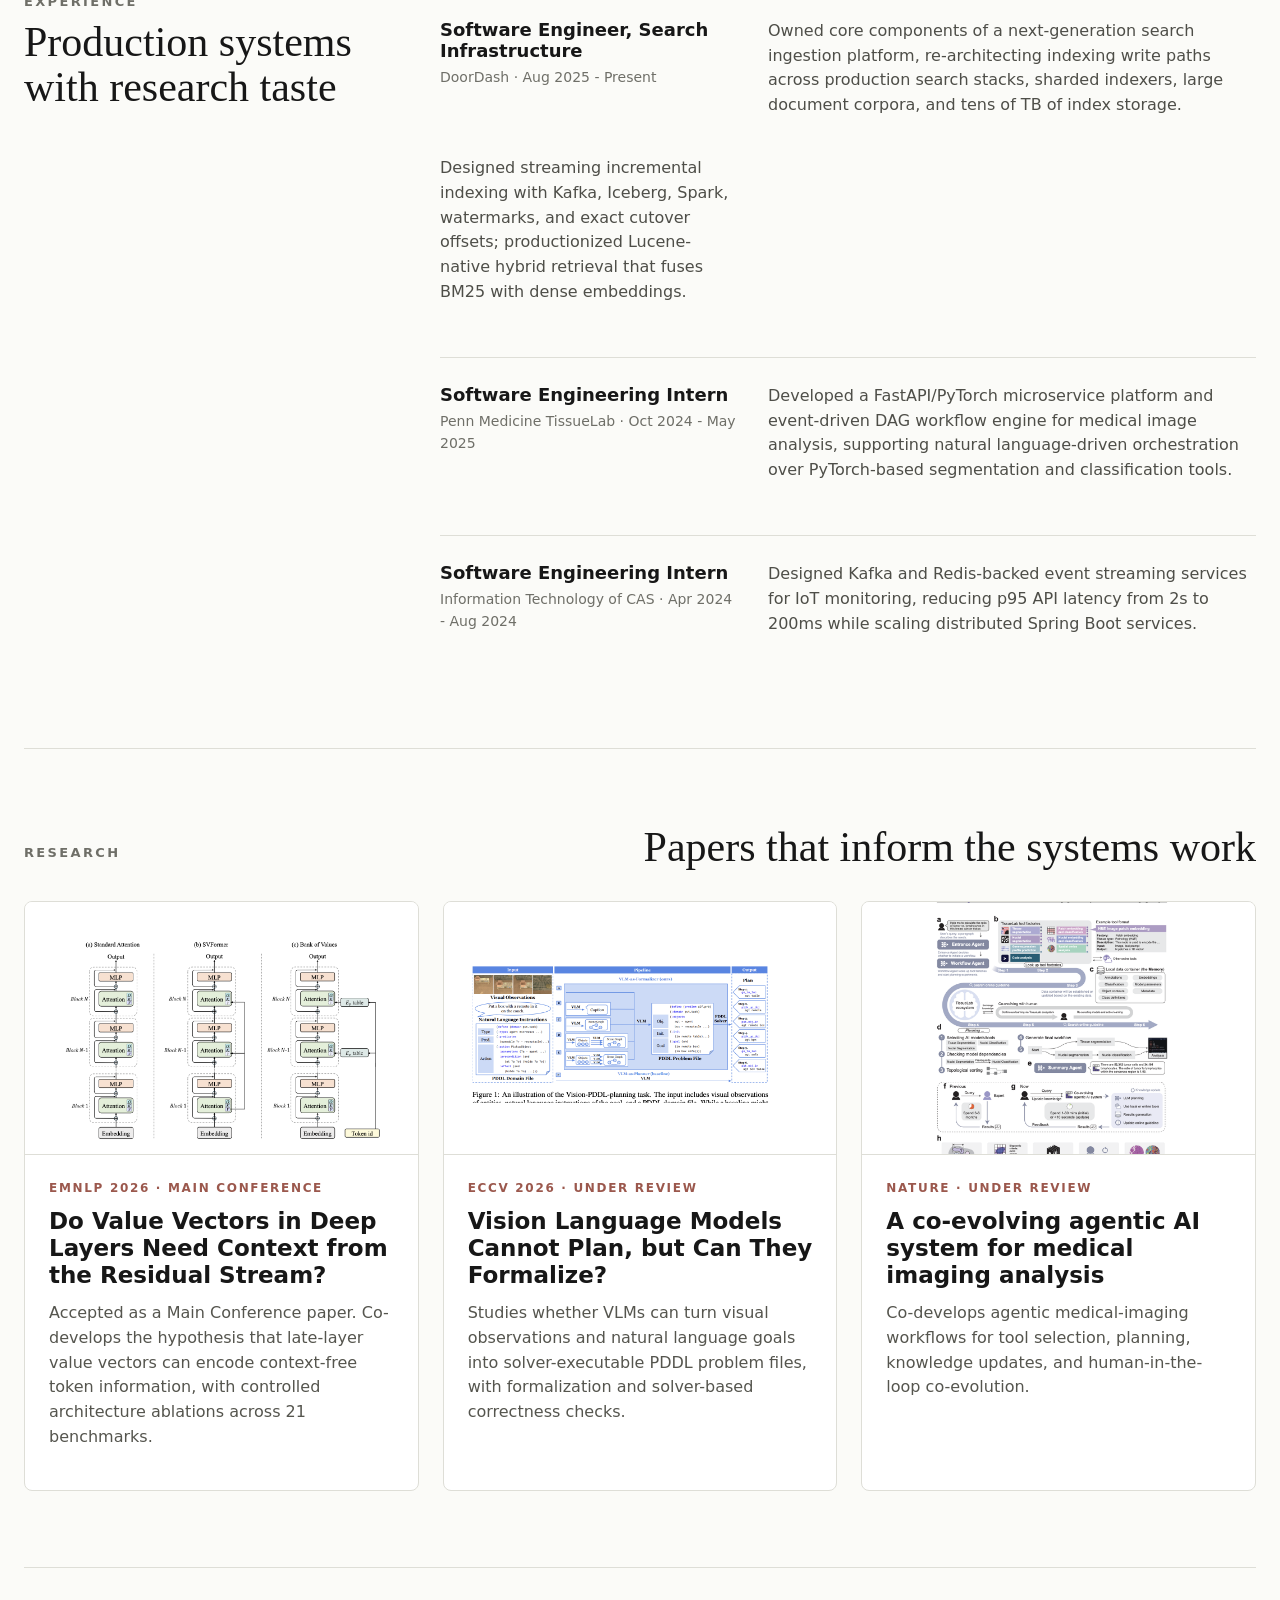
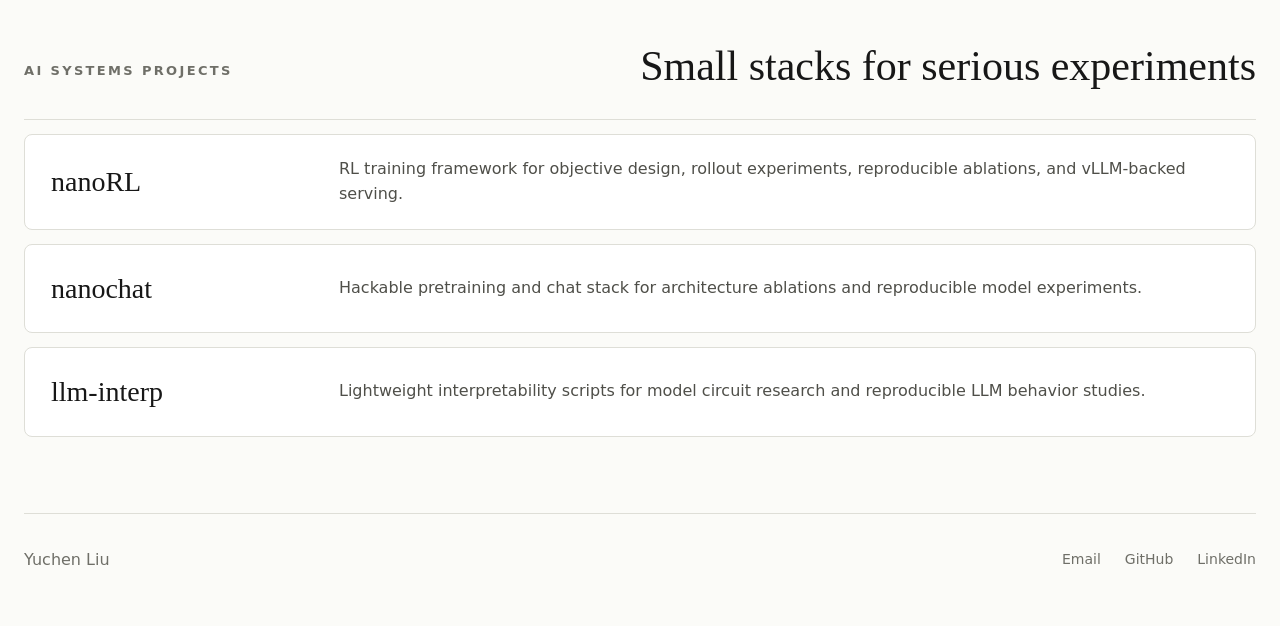
==== commit 6bd7e16d: "Mark EMNLP paper as accepted" ====
--- a/index.html
+++ b/index.html
@@ -179,10 +179,11 @@
           <a class="paper-card" href="https://arxiv.org/abs/2606.02780">
             <img src="assets/images/bank-of-values.png" alt="Bank of Values architecture figure">
             <div class="paper-body">
-              <p class="paper-meta">EMNLP 2026 · Under review</p>
+              <p class="paper-meta">EMNLP 2026 · Main Conference</p>
               <h3>Do Value Vectors in Deep Layers Need Context from the Residual Stream?</h3>
               <p>
-                Co-develops the hypothesis that late-layer value vectors can
+                Accepted as a Main Conference paper. Co-develops the hypothesis
+                that late-layer value vectors can
                 encode context-free token information, with controlled
                 architecture ablations across 21 benchmarks.
               </p>
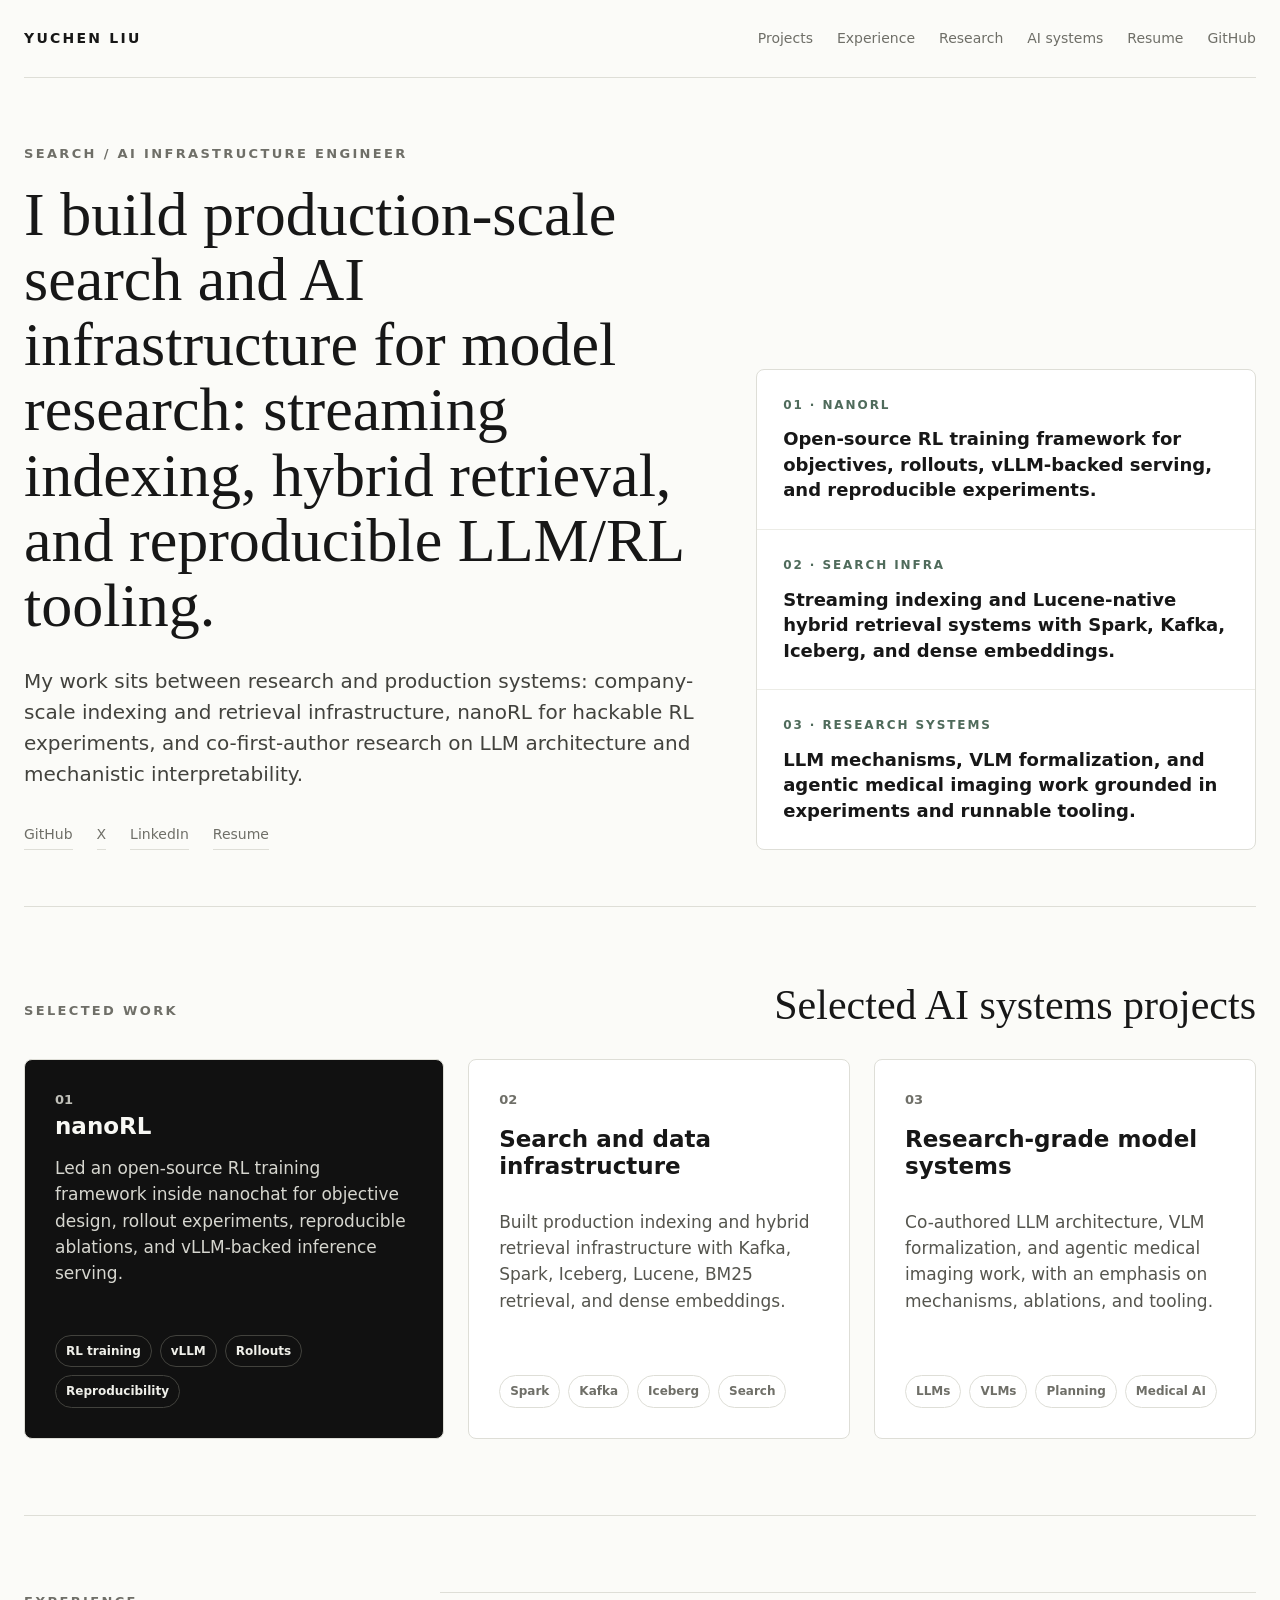
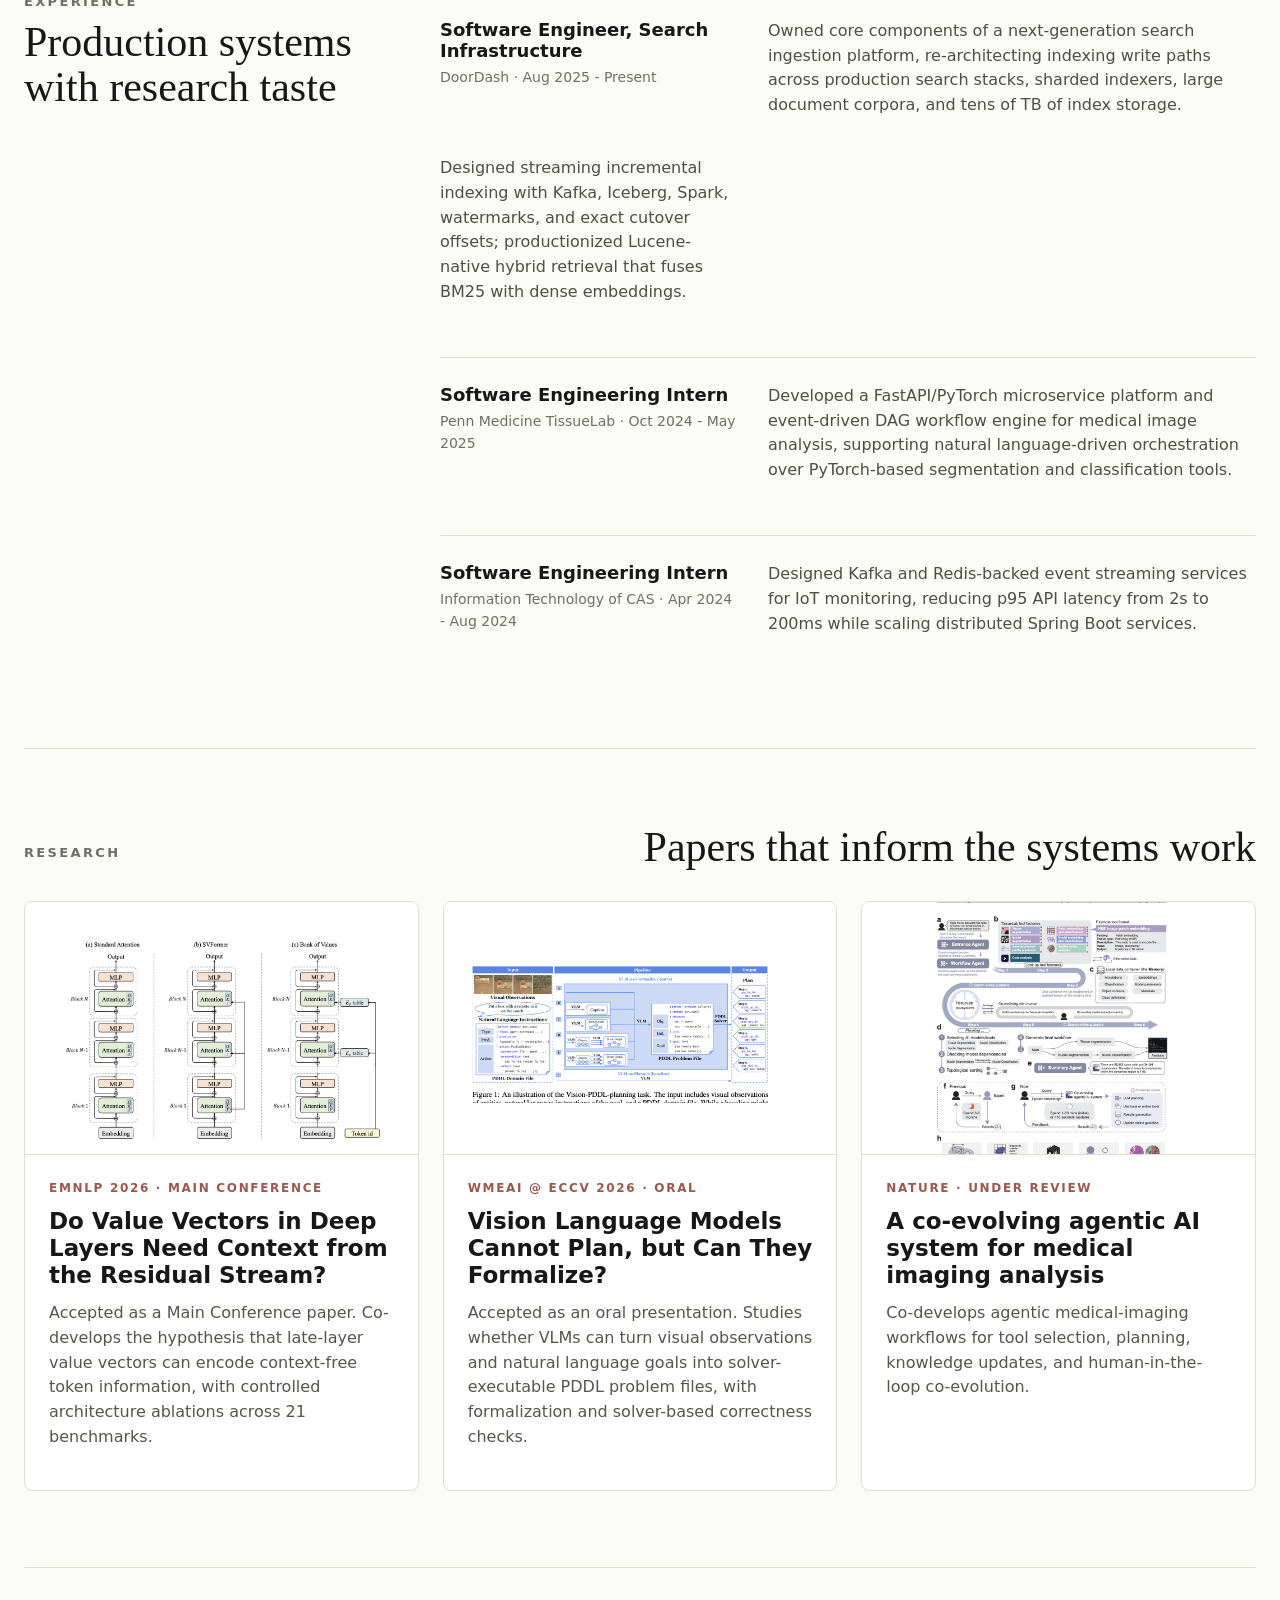
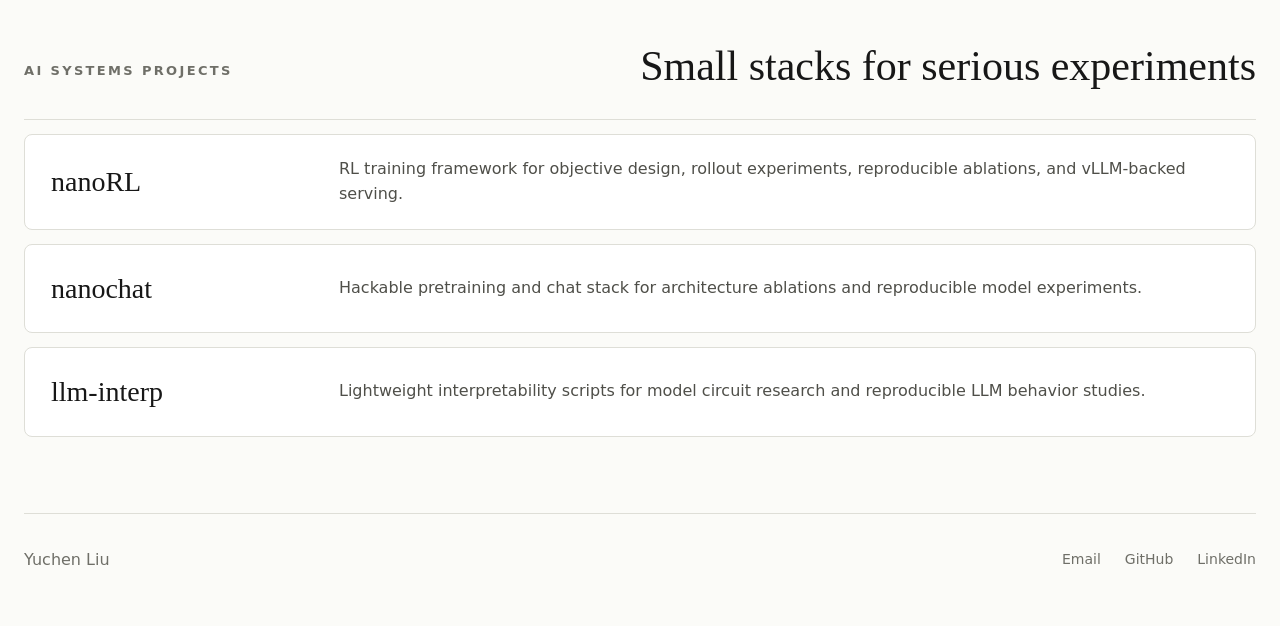
==== commit f4ec8ef7: "Mark WMEAI paper as oral acceptance" ====
--- a/index.html
+++ b/index.html
@@ -193,10 +193,10 @@
           <a class="paper-card" href="https://arxiv.org/abs/2509.21576">
             <img src="assets/images/vlm-formalize.png" alt="Vision-PDDL planning task pipeline">
             <div class="paper-body">
-              <p class="paper-meta">ECCV 2026 · Under review</p>
+              <p class="paper-meta">WMEAI @ ECCV 2026 · Oral</p>
               <h3>Vision Language Models Cannot Plan, but Can They Formalize?</h3>
               <p>
-                Studies whether VLMs can turn visual observations and natural
+                Accepted as an oral presentation. Studies whether VLMs can turn visual observations and natural
                 language goals into solver-executable PDDL problem files, with
                 formalization and solver-based correctness checks.
               </p>
